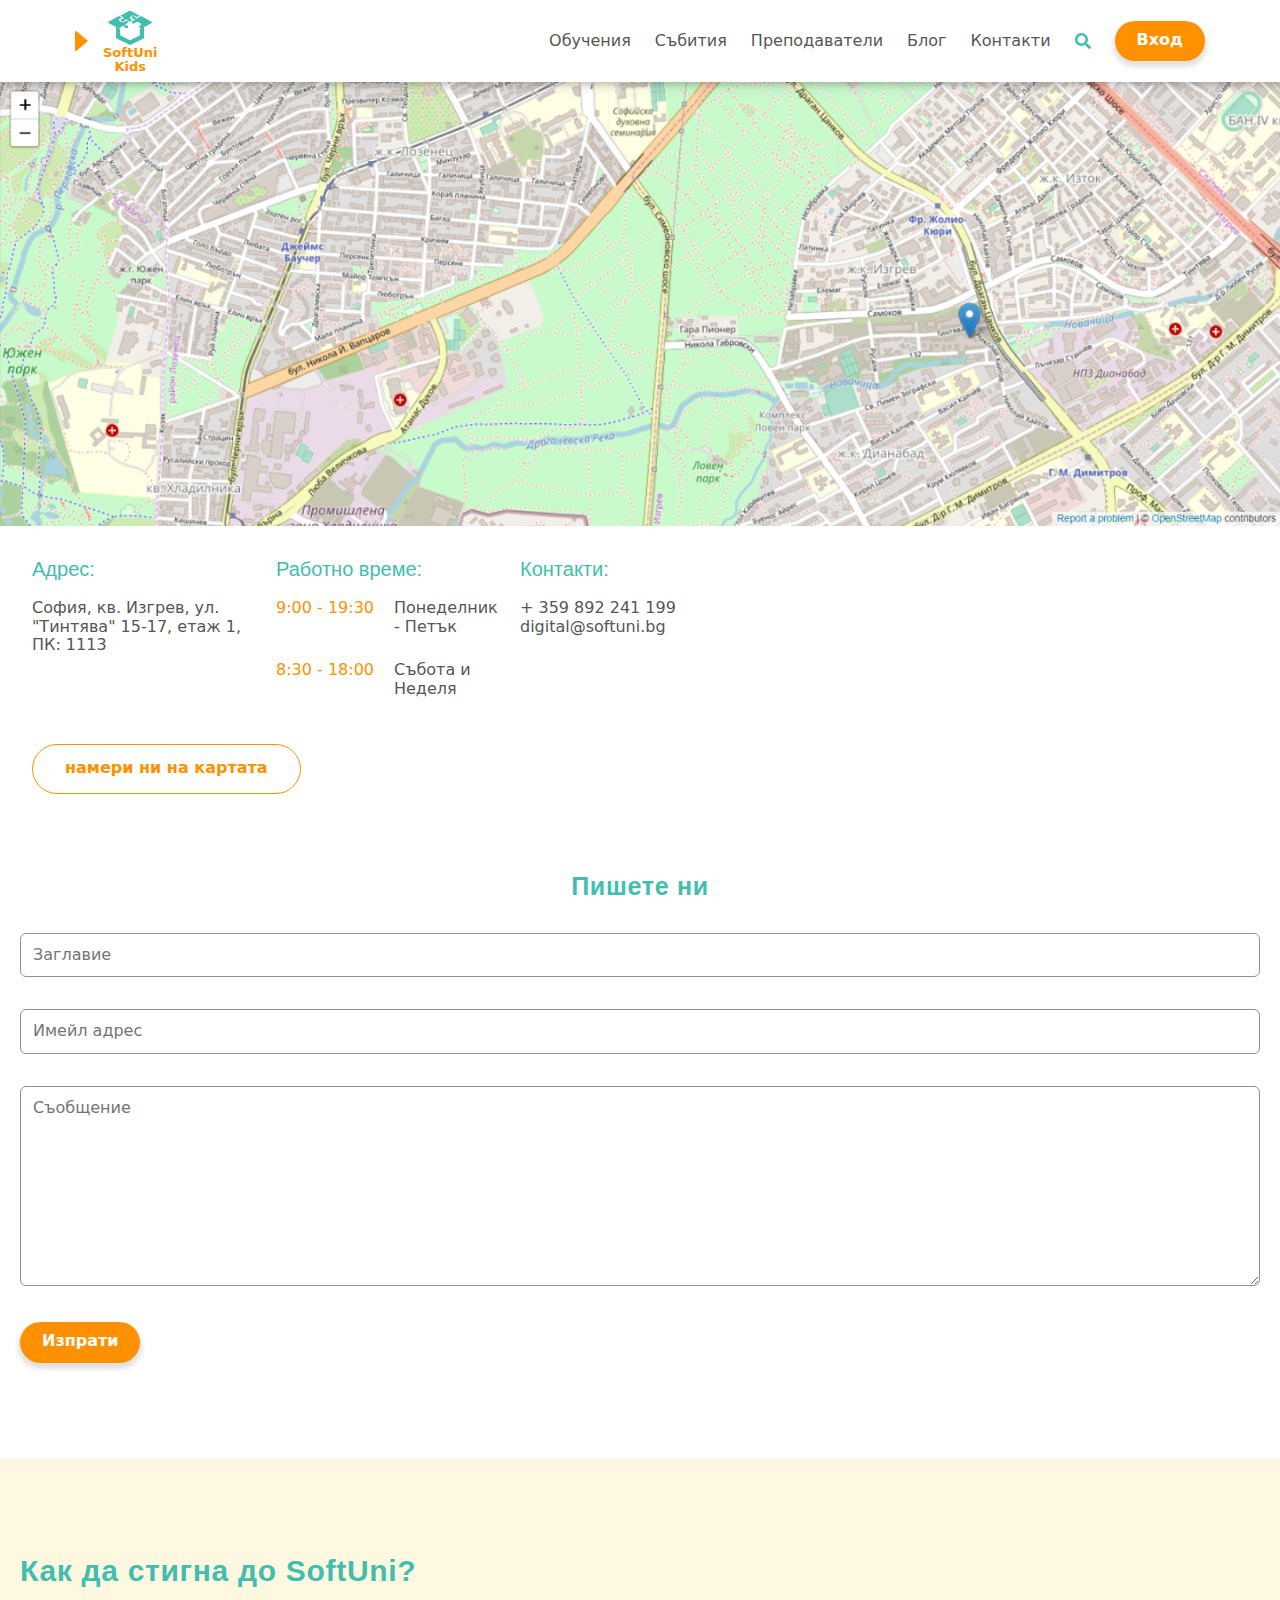
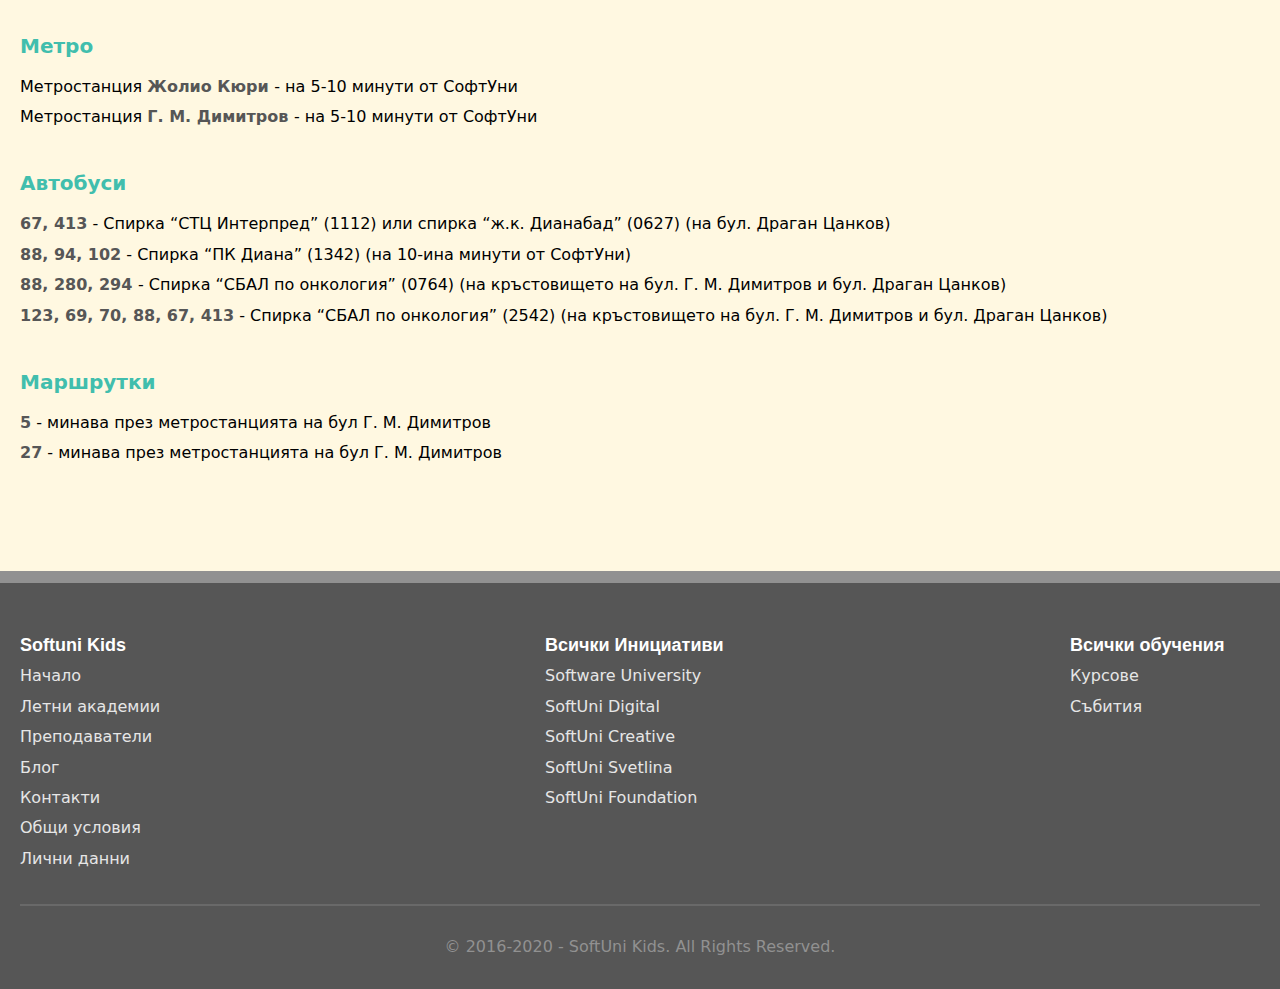
==== pages/contacts.html @ f6627a52 "Made top-navigation responsive" ====
<!DOCTYPE html>
<html lang="en">

<head>
    <meta charset="UTF-8">
    <meta http-equiv="X-UA-Compatible" content="IE=edge">
    <meta name="viewport" content="width=device-width, initial-scale=1.0">
    <title>Softuni Kids</title>
    <base href="/" />
    <link rel="stylesheet" href="./main.css">
    <script src="./index.js" defer></script>
</head>

<body>
    <div class="contacts-page-wrapper">

        <nav class="top-navigation o-primary-wrapper">
            <section class="top-navigation__logo-section o-flex-row o-flex--centered">
                <div class="top-navigation__arrow"></div>
                <div class="top-navigation__logo-wrapper o-flex-column o-flex--centered">
                    <img src="./images/logo.svg" alt="Softuni Kids Logo">
                    <div class="top-navigation__logo-text  o-flex-column o-flex--centered">
                        <span class="softuni">SoftUni</span>
                        <span class="kids">Kids</span>
                    </div>
                </div>
            </section>

            <section class="top-navigation__cta-section o-flex--centered o-flex-row">
                <ul class="top-navigation__list o-flex-row o-flex--centered">
                    <li class="top-navigation__list-item nav-link">
                        <a href="">Обучения</a>
                    </li>

                    <li class="top-navigation__list-item nav-link">
                        <a href="">Събития</a>
                    </li>

                    <li class="top-navigation__list-item nav-link">
                        <a href="./pages/trainers.html">Преподаватели</a>
                    </li>

                    <li class="top-navigation__list-item nav-link">
                        <a href="">Блог</a>
                    </li>

                    <li class="top-navigation__list-item nav-link">
                        <a href="">Контакти</a>
                    </li>

                    <li class="top-navigation__list-item nav-link">
                        <a href="">
                            <img src="./images/search.svg" alt="Search Image">
                        </a>
                    </li>

                    <li class="top-navigation__list-item">
                        <a href="" class="btn btn--primary">Вход</a>
                    </li>
                </ul>

                <div class="burger-menu-wrapper o-flex--centered o-flex-row">
                    <span class="burger-menu"></span>
                </div>
            </section>
        </nav>

        <header class="contacts-page__header">
            <div class="header__img-wrapper">
                <img src="../images/Map.png" alt="Softuni Map Location">
            </div>
        </header>

        <main class="contacts-page__main">
            <section class="base-information">
                <div class="base-information__body">
                    <div class="base-information__address">
                        <h5 class="base-information__address-heading">Адрес:</h5>
                        <p class="description">София, кв. Изгрев, ул. "Тинтява" 15-17, етаж 1,
                            ПК: 1113</p>
                    </div>
                    <div class="base-information__work-time">
                        <h5 class="base-information__work-time-heading">Работно време:</h5>
                        <div class="work-time-description">
                            <span class="hours">9:00 - 19:30</span>
                            <span class="description">Понеделник - Петък</span>
                            <span class="hours">8:30 - 18:00</span>
                            <span class="description">Събота и Неделя</span>
                        </div>
                    </div>
                    <div class="base-information__contacts">
                        <h5 class="base-information__contacts-heading">Контакти:</h5>
                        <p class="description">+ 359 892 241 199
                        <p>
                        <p class="description">digital@softuni.bg</p>
                    </div>
                </div>
                <div class="base-information__footer">
                    <button class="btn btn--secondary">намери ни на картата</button>
                </div>
            </section>

            <section class="contact-form">
                <h3 class="contact-form__heading">Пишете ни</h3>
                <form action="">
                    <input type="text" placeholder="Заглавие">
                    <input type="text" placeholder="Имейл адрес">
                    <textarea class="message" placeholder="Съобщение"></textarea>
                    <button class="btn btn--primary">Изпрати</button>
                </form>
            </section>

            <section class="how-to-reach">
                <h1 class="how-to-reach__heading">Как да стигна до SoftUni?</h1>
                <nav class="how-to-reach__navigation">
                    <ul class="how-to-reach__subway-list">
                        <li class="how-to-reach__list-heading">Метро</li>
                        <li class="how-to-reach__list-item">Метростанция <span class="u-emphasize-grey">Жолио Кюри </span>- на 5-10 минути от СофтУни</li>
                        <li class="how-to-reach__list-item">Метростанция <span class="u-emphasize-grey">Г. М. Димитров </span>- на 5-10 минути от СофтУни</li>
                    </ul>
                    <ul class="how-to-reach__bus-list">
                        <li class="how-to-reach__list-heading">Автобуси</li>
                        <li class="how-to-reach__list-item"><span class="u-emphasize-grey">67, 413</span> - Спирка “СТЦ Интерпред” (1112) или спирка “ж.к. Дианабад” (0627) (на бул. Драган Цанков)</li>
                        <li class="how-to-reach__list-item"><span class="u-emphasize-grey">88, 94, 102</span> - Спирка “ПК Диана” (1342) (на 10-ина минути от СофтУни)</li>
                        <li class="how-to-reach__list-item"><span class="u-emphasize-grey">88, 280, 294 </span> - Спирка “СБАЛ по онкология” (0764) (на кръстовището на бул. Г. М. Димитров и бул. Драган Цанков)</li>
                        <li class="how-to-reach__list-item"><span class="u-emphasize-grey">123, 69, 70, 88, 67, 413</span> - Спирка “СБАЛ по онкология” (2542) (на кръстовището на бул. Г. М. Димитров и бул. Драган Цанков)</li>
                    </ul>
                    <ul class="how-to-reach__mini-bus-list">
                        <li class="how-to-reach__list-heading">Маршрутки</li>
                        <li class="how-to-reach__list-item"><span class="u-emphasize-grey">5</span> - минава през метростанцията на бул Г. М. Димитров</li>
                        <li class="how-to-reach__list-item"><span class="u-emphasize-grey">27</span> - минава през метростанцията на бул Г. М. Димитров</li>
                    </ul>
                </nav>
            </section>
        </main>

        <footer class="footer">
            <nav class="footer__navigation">
                <ul class="softuni-kids-list">
                    <li>
                        <h6>Softuni Kids</h6>
                    </li>
                    <li><a href="">Начало</a></li>
                    <li><a href="">Летни академии</a></li>
                    <li><a href="">Преподаватели</a></li>
                    <li><a href="">Блог</a></li>
                    <li><a href="">Контакти</a></li>
                    <li><a href="">Общи условия</a></li>
                    <li><a href="">Лични данни</a></li>
                </ul>

                <ul class="all-iniatives-list">
                    <li>
                        <h6>Всички Инициативи</h6>
                    </li>
                    <li><a href="">Software University</a></li>
                    <li><a href="">SoftUni Digital</a></li>
                    <li><a href="">SoftUni Creative</a></li>
                    <li><a href="">SoftUni Svetlina</a></li>
                    <li><a href="">SoftUni Foundation</a></li>
                </ul>

                <ul class="all-courses-list">
                    <li>
                        <h6>Всички обучения</h6>
                    </li>
                    <li><a href="">Курсове</a></li>
                    <li><a href="">Събития</a></li>
                </ul>
            </nav>

            <div class="policy-cpright">© 2016-2020 - SoftUni Kids. All Rights Reserved.</div>
        </footer>
    </div>
</body>
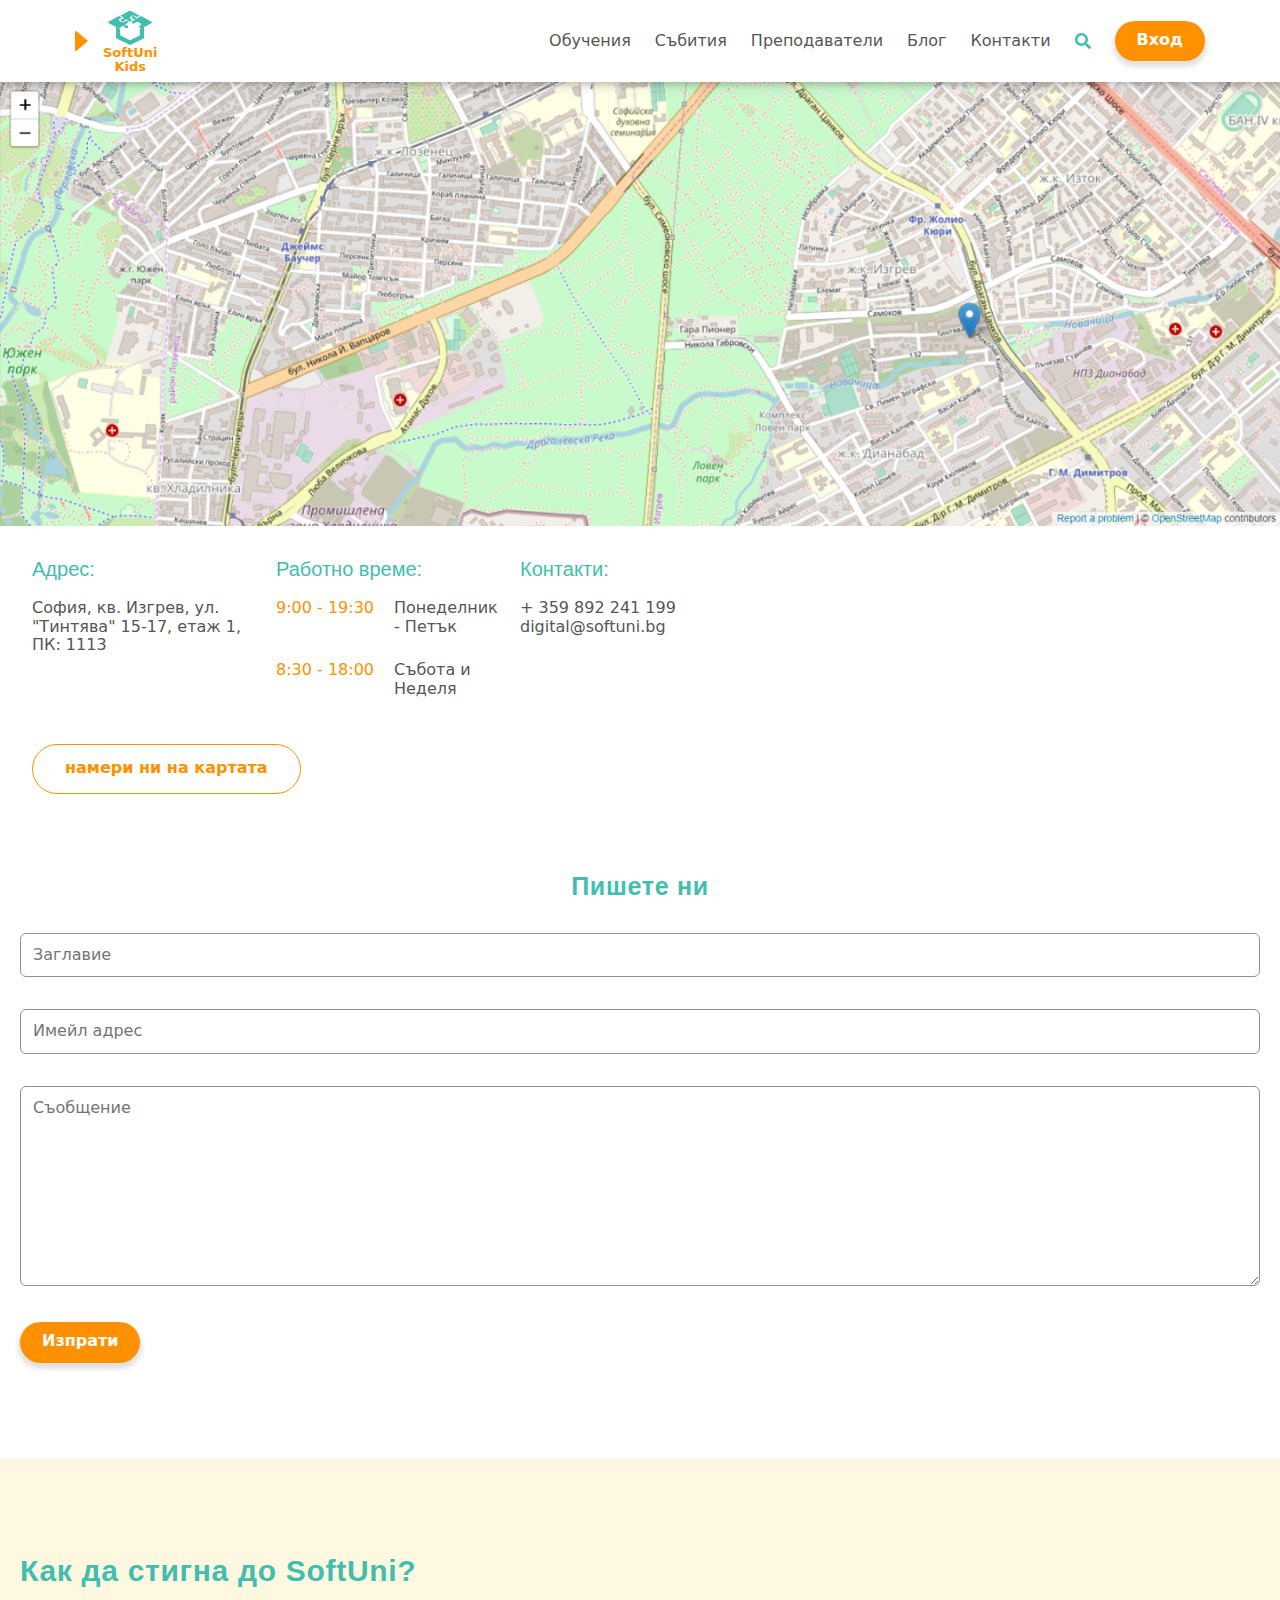
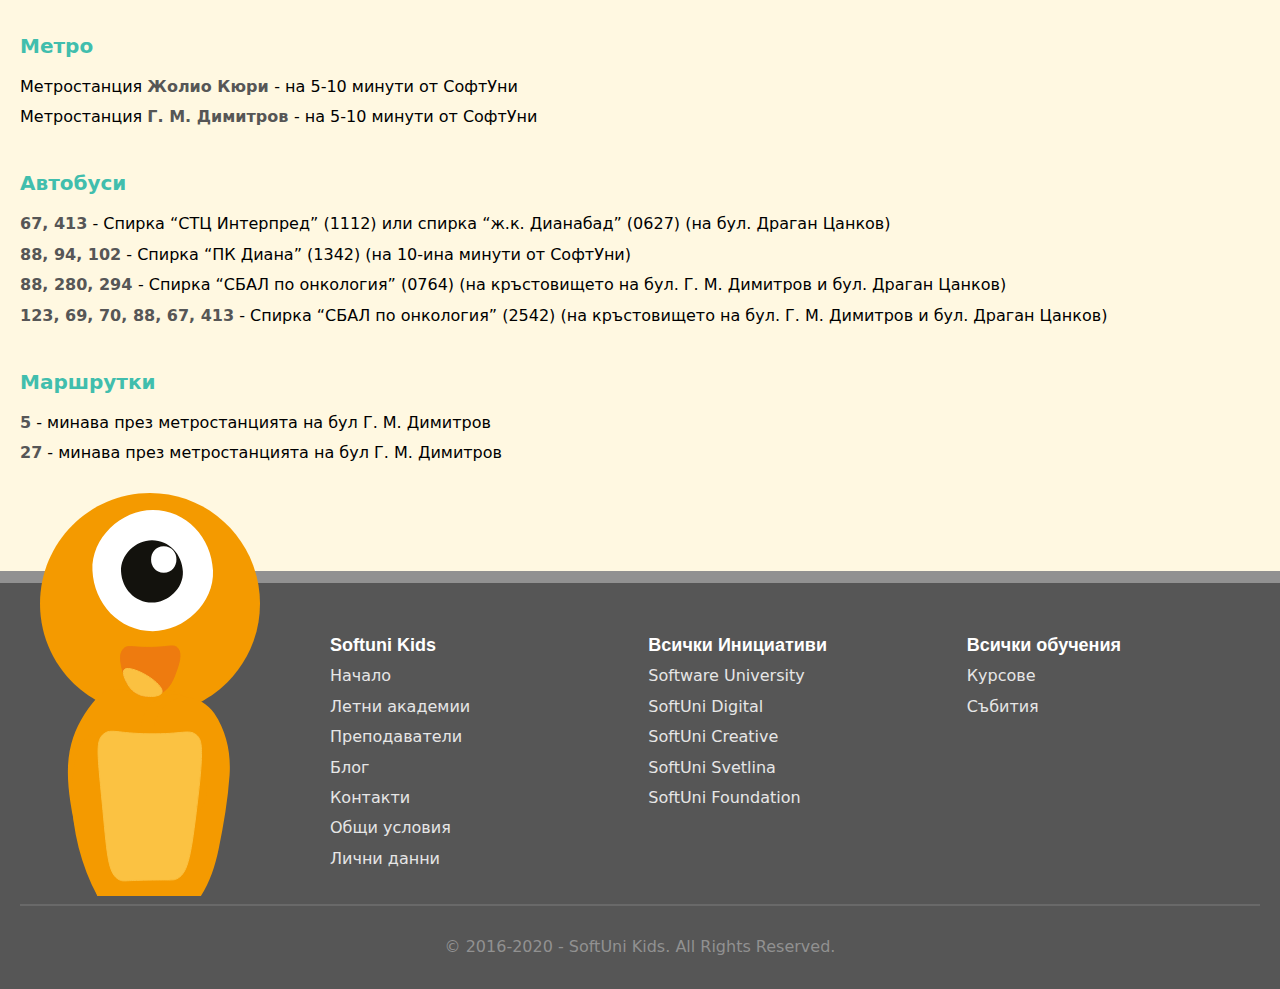
==== commit bc759da4: "Updated footer in all pages" ====
--- a/pages/contacts.html
+++ b/pages/contacts.html
@@ -135,6 +135,9 @@
         </main>
 
         <footer class="footer">
+            <div class="footer__toy-image-wrapper">
+                <img src="./images/toy.svg" alt="Toy">
+            </div>
             <nav class="footer__navigation">
                 <ul class="softuni-kids-list">
                     <li>
@@ -168,7 +171,6 @@
                     <li><a href="">Събития</a></li>
                 </ul>
             </nav>
-
             <div class="policy-cpright">© 2016-2020 - SoftUni Kids. All Rights Reserved.</div>
         </footer>
     </div>
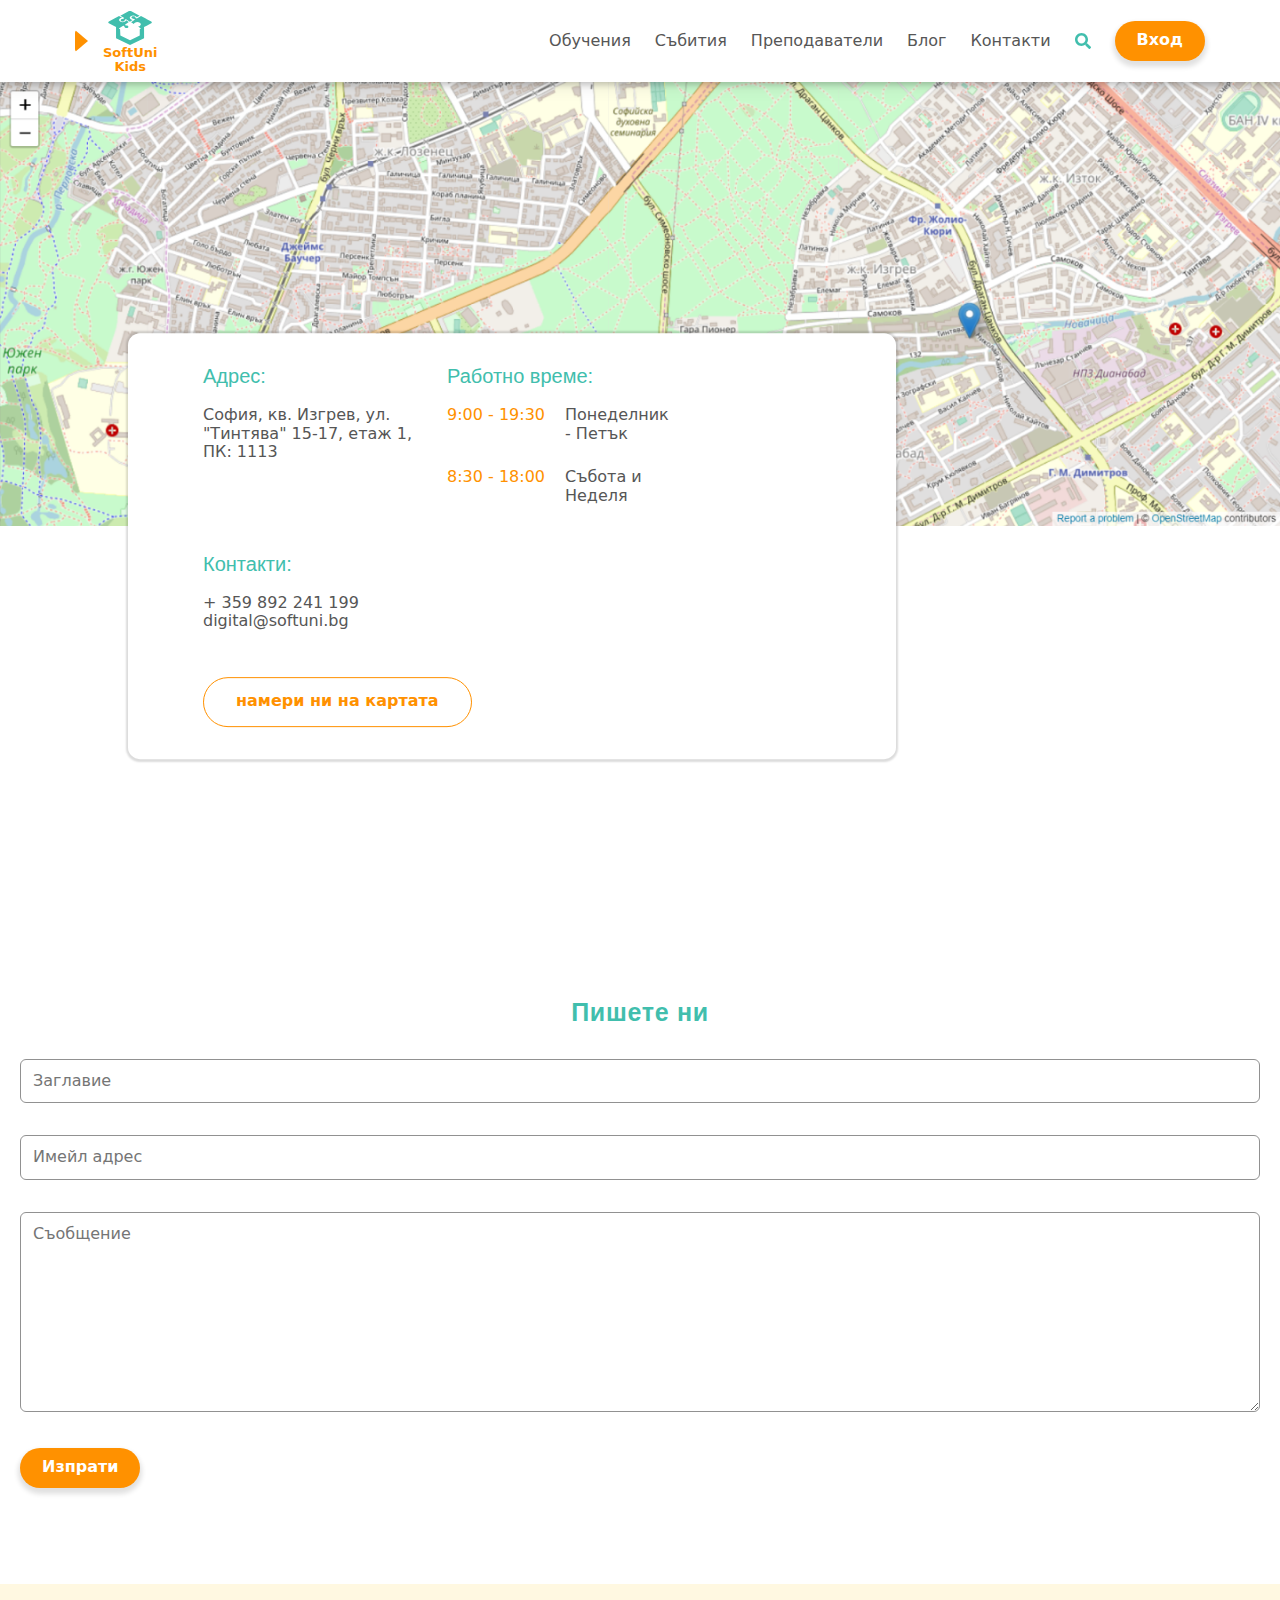
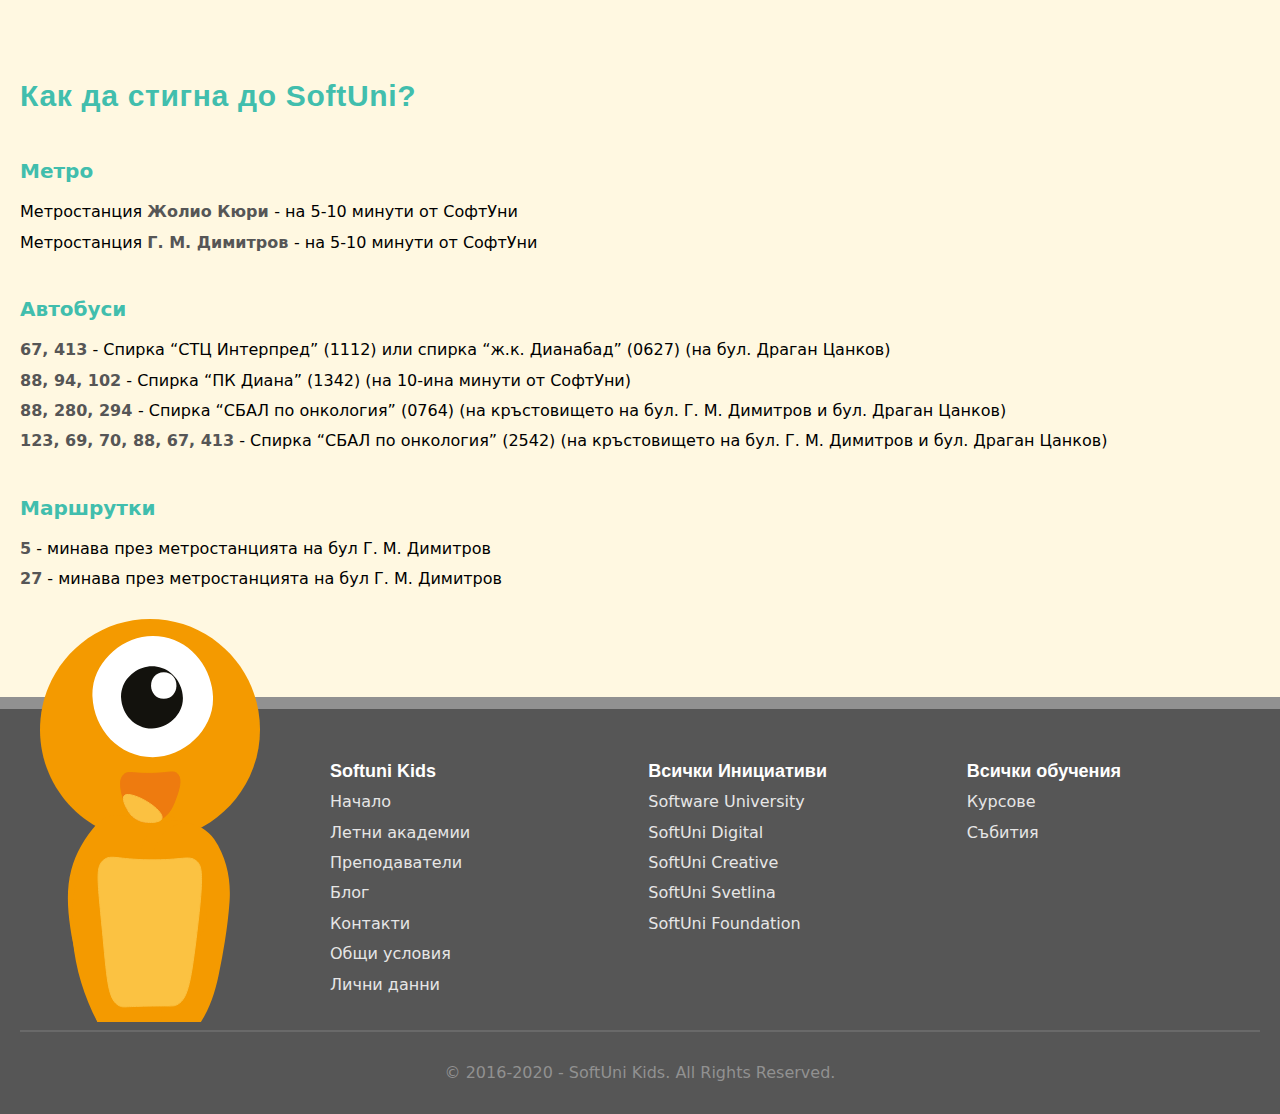
==== commit dce6fd12: "Made base info section in contacs page responsive" ====
--- a/pages/contacts.html
+++ b/pages/contacts.html
@@ -72,7 +72,7 @@
         </header>
 
         <main class="contacts-page__main">
-            <section class="base-information">
+            <section class="base-information o-primary-wrapper">
                 <div class="base-information__body">
                     <div class="base-information__address">
                         <h5 class="base-information__address-heading">Адрес:</h5>
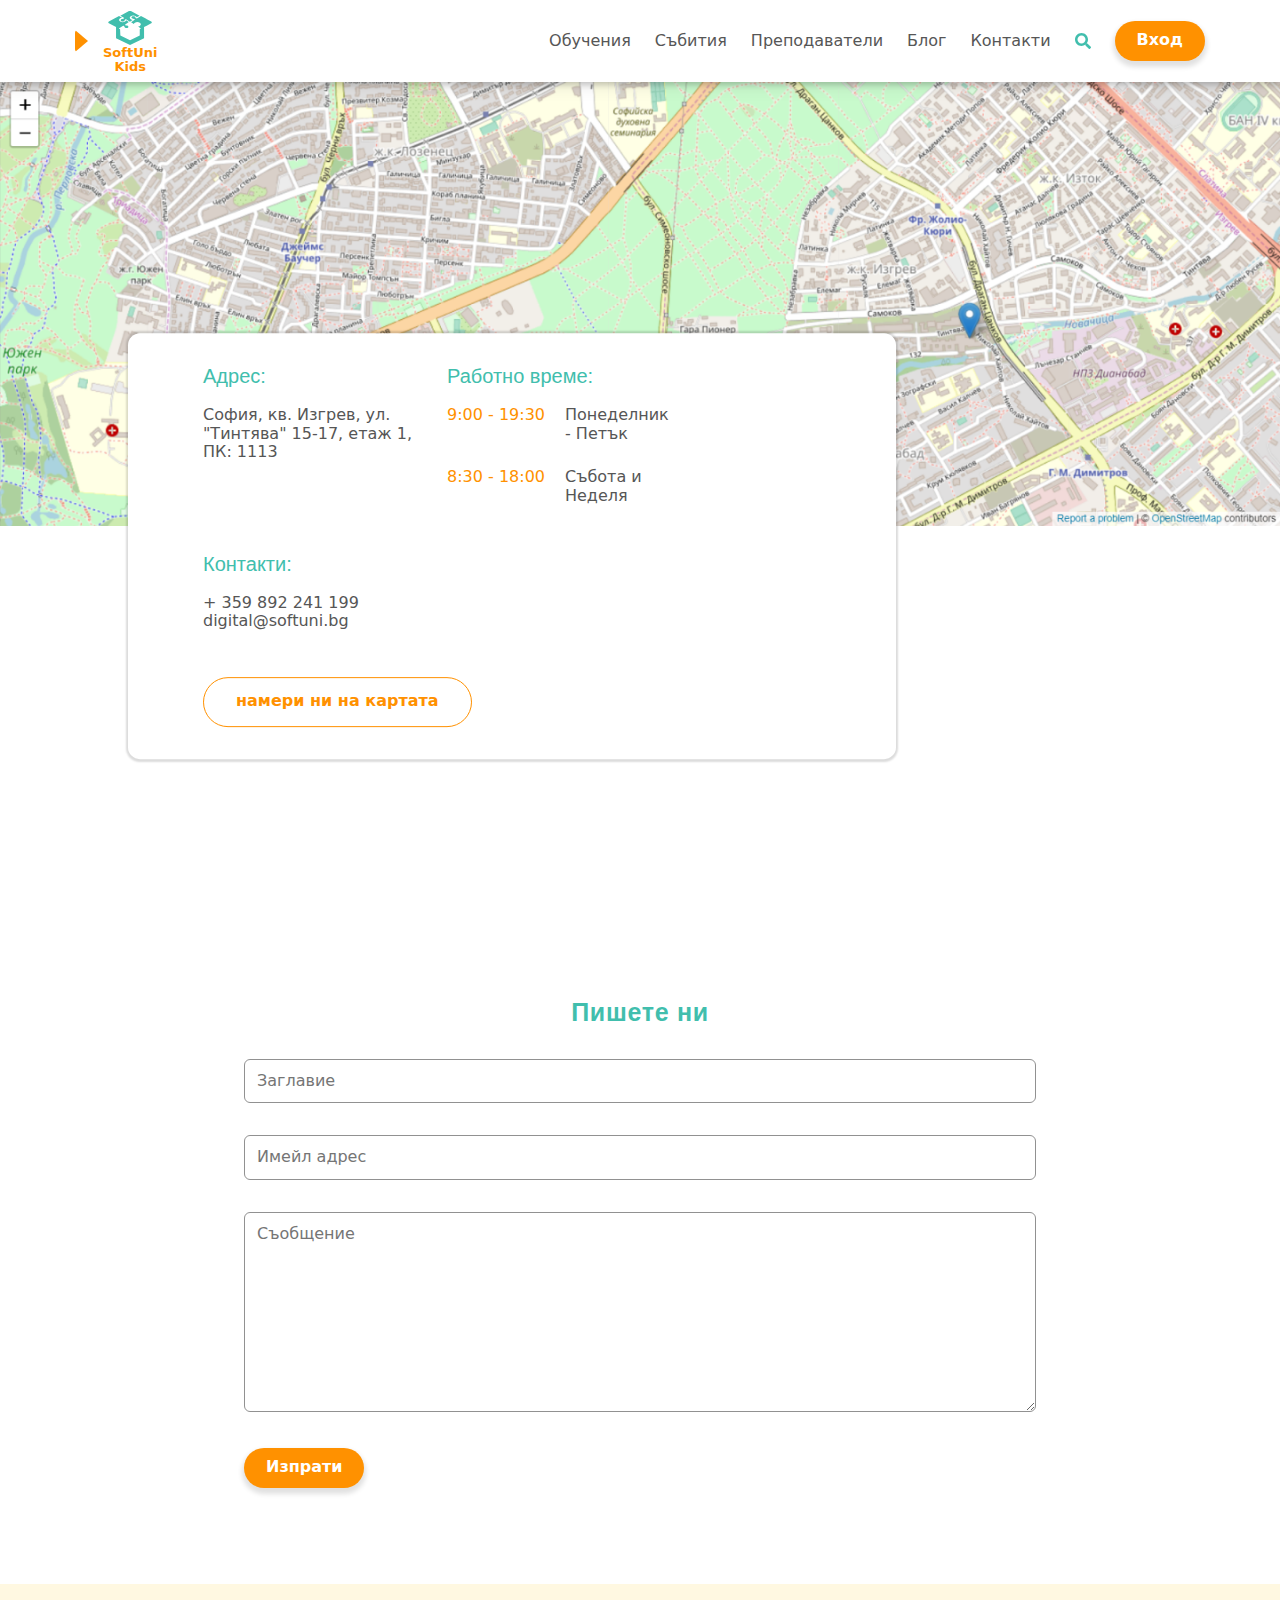
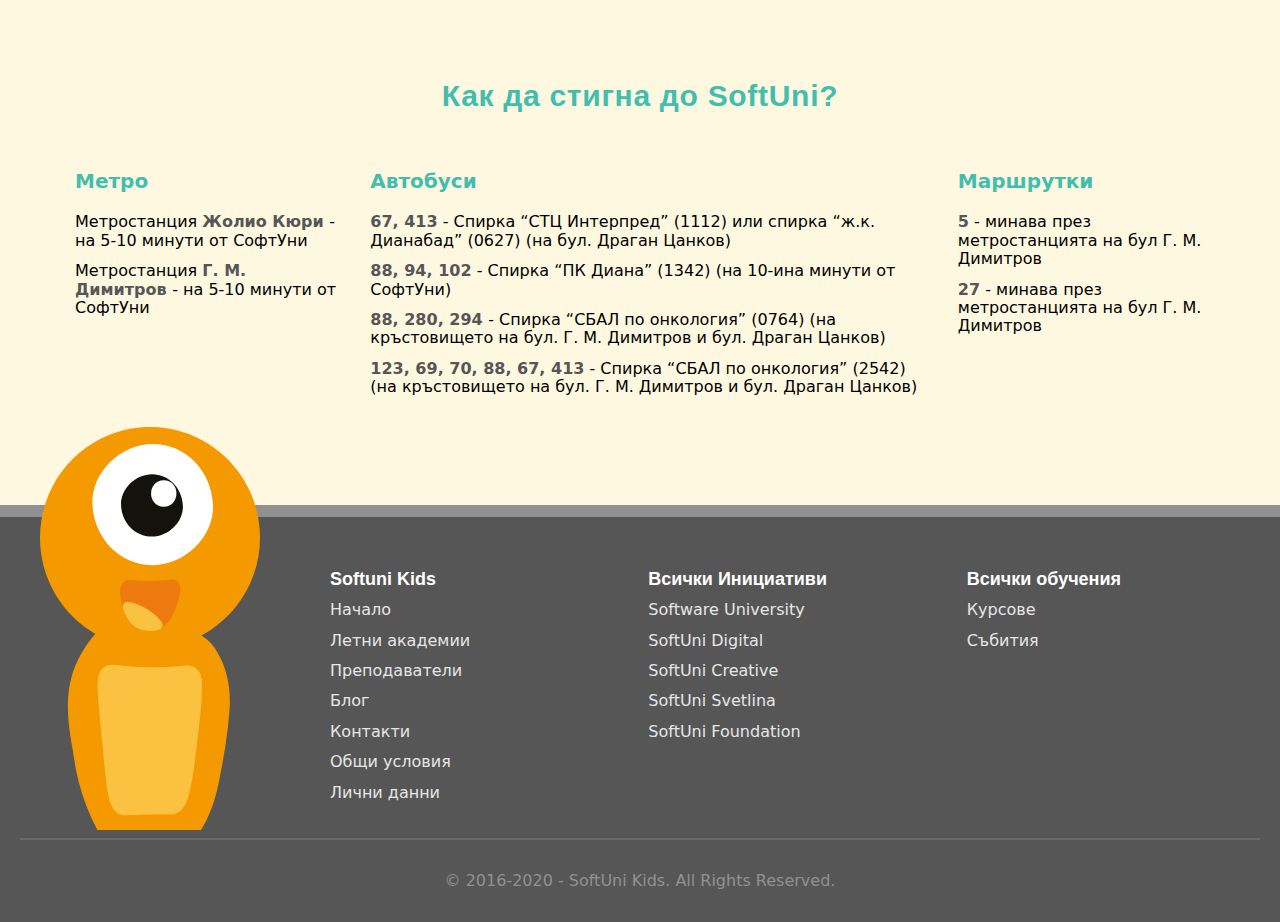
==== commit 257f8c70: "Made how to reach section in contacts responsive" ====
--- a/pages/contacts.html
+++ b/pages/contacts.html
@@ -110,7 +110,7 @@
                 </form>
             </section>
 
-            <section class="how-to-reach">
+            <section class="how-to-reach o-primary-wrapper">
                 <h1 class="how-to-reach__heading">Как да стигна до SoftUni?</h1>
                 <nav class="how-to-reach__navigation">
                     <ul class="how-to-reach__subway-list">
